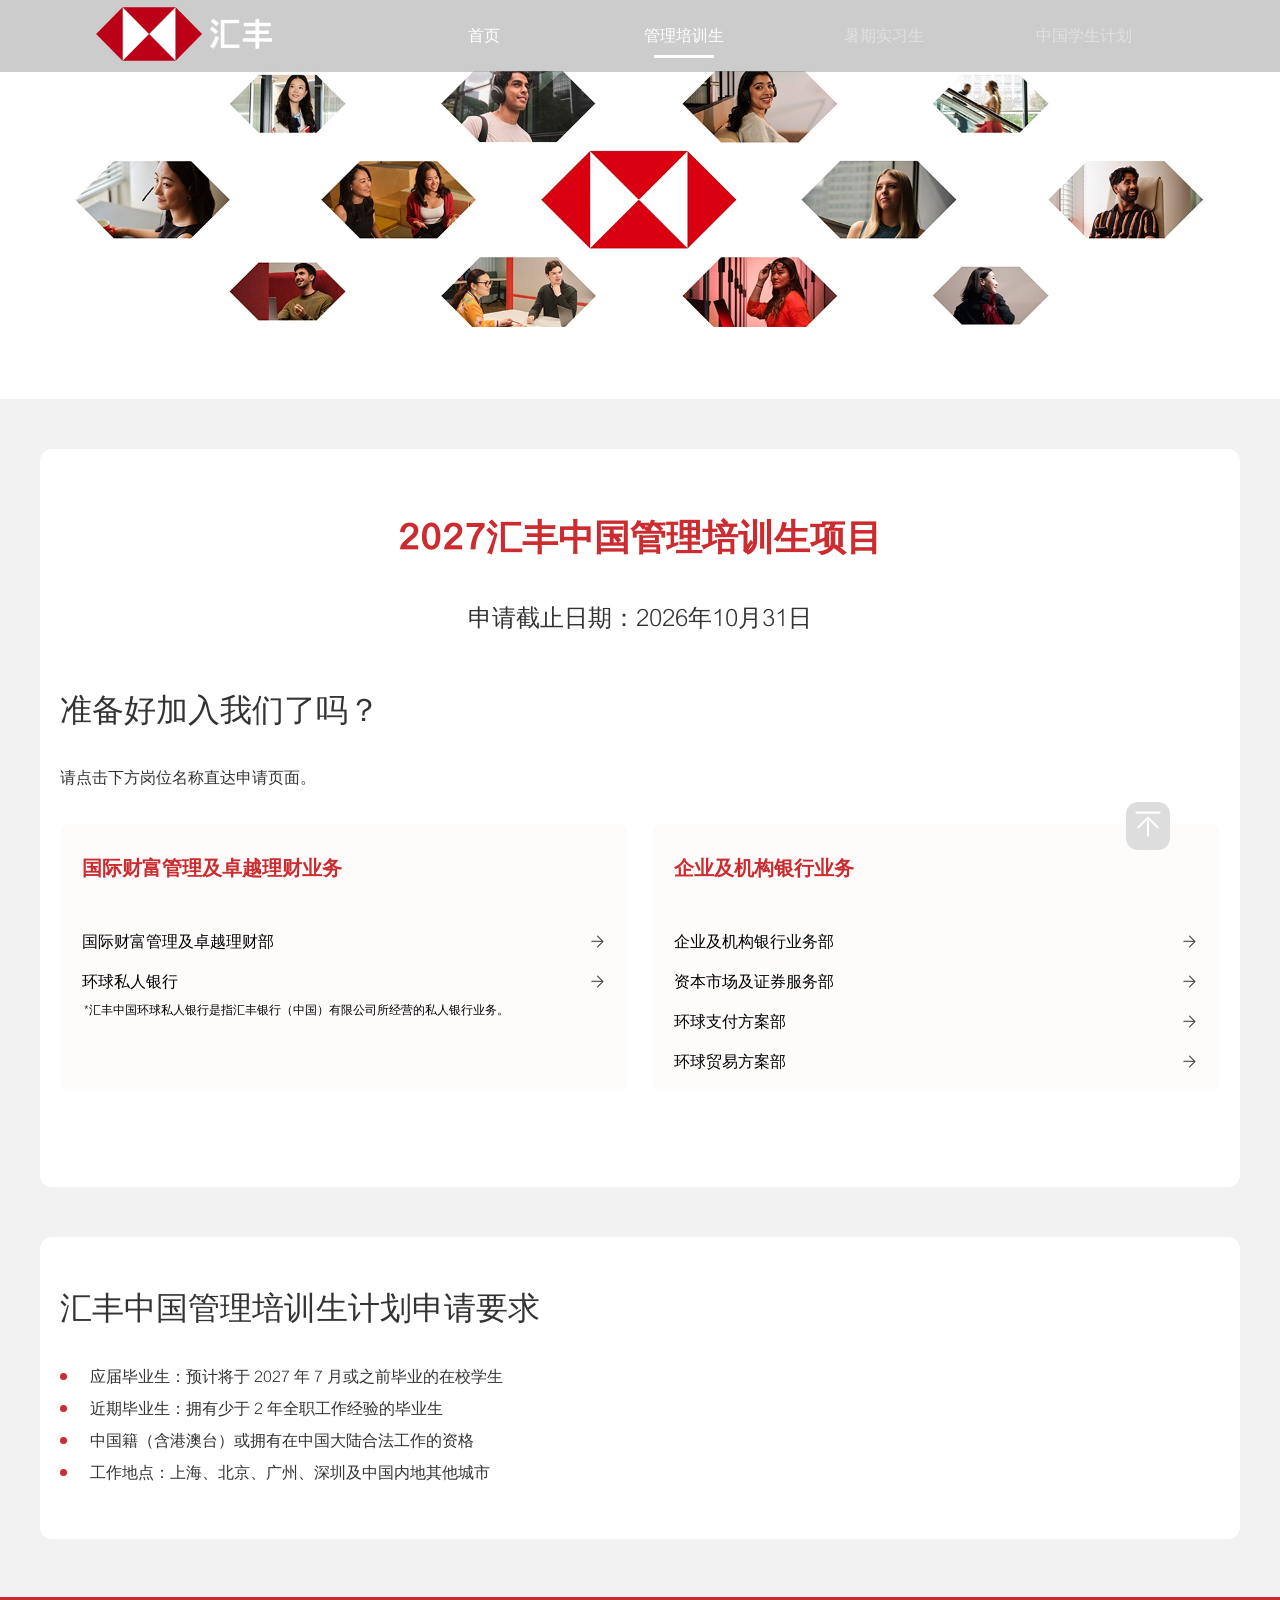
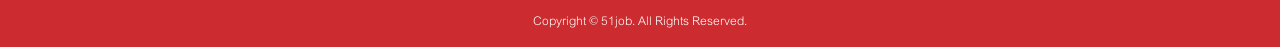
==== about1.html @ f77f13ed "初始化" ====
<!doctype html>
<html>
  <head>
    <!-- JSl70ee6Jeu8oxGMrnHo3wvqVj9bJJhqny8ovd8jeAdW8zS6lGyMfg4YvP5ZGYLPdS2XzC8arn1nfU9tlh5NT6Po3hvJfE0NNgPdnr4VinI= -->
    <!-- 是否使用数据接口：否 -->
    <meta charset="UTF-8" />
    <meta name="viewport" content="width=device-width, initial-scale=1.0" />
    <meta http-equiv="X-UA-Compatible" content="ie=edge" />
    <meta http-equiv="Content-Type" content="text/html; charset=utf-8" />
    <meta name="viewport" content="width=device-width,initial-scale=1" />
    <title>汇丰银行2027校园招聘</title>
    <meta
      content="汇丰银行2027校园招聘，前程无忧为您提供最新招聘职位，校园招聘信息，面试技巧等。帮助您顺利踏入汇丰银行2027校园的大门，开启一段崭新的职业生涯。"
      name="description"
    />
    <meta
      content="汇丰银行2027校园招聘,汇丰银行2027校园招聘信息,汇丰银行2027校园招聘"
      name="keywords"
    />
    <meta http-equiv="expires" content="0" />
    <meta http-equiv="pragma" content="no-cache" />
    <meta http-equiv="cache-control" content="no-cache" />
    <meta name="format-detection" content="telephone=no" />
    <meta
      name="viewport"
      content="width=device-width,initial-scale=1,minimum-scale=1,maximum-scale=1,user-scalable=no"
    />
    <meta name="viewport" content="width=1280" />
    <meta name="robots" content="all" />
    <meta http-equiv="cache-control" content="no-siteapp" />
    <meta name="render" content="webkit|ie-comp|ie-stand" />
    <link href="css/reset.min.css" rel="stylesheet" type="text/css" />
    <link href="css/style.css" rel="stylesheet" type="text/css" />
    <link
      rel="stylesheet"
      href="https://campus.51job.com/51job-ideal-cdn/swiper/2022d5d2d0/swiper.min.css"
    />
    <link
      rel="stylesheet"
      href="https://cdnjs.cloudflare.com/ajax/libs/animate.css/4.1.1/animate.min.css"
    />
    <!-- <link rel="stylesheet" href="css/animate.min.css"> -->
    <link rel="stylesheet" type="text/css" href="css/certify.css" />
    <script type="text/javascript">
      if (/(iPhone|iPad|iPod|iOS|Android)/i.test(navigator.userAgent)) {
        // h5
        window.location.href = "https://campus.51job.com/hsbc/m/about1.html";
      } else {
      }
    </script>
  </head>

  <body ctmid="" baseUrl="" jobdata="js/main.js">
    <div id="wrap">
      <div class="header">
        <div class="top top1">
          <div class="clearfix">
            <div class="inner">
              <div class="logo">
                <img src="images/logo2.png" alt="" />
              </div>
              <ul class="nav1 clearfix">
                <li><a href="index.html" forCheck="nav">首页</a></li>
                <li class="nav3box">
                  <a href="about1.html" forCheck="nav" class="on">管理培训生</a>
                  <!-- <div class="nav3">
                    <div>
                      <a href="about1.html">项目介绍</a>
                    </div>
                    <div>
                      <a href="about5.html">申请攻略及常见问题</a>
                    </div>
                  </div> -->
                </li>
                <!-- <li><a href="about2.html" forCheck="nav">未来领袖计划</a></li> -->
                <li><a href="sip.html" forCheck="nav">暑期实习生</a></li>
                <!-- <li><a target="_blank" href="https://campus.51job.com/competition" forCheck="nav">商业领袖挑战赛</a></li> -->
                <li><a href="csp.html" forCheck="nav">中国学生计划</a></li>
              </ul>
            </div>
          </div>
        </div>
        <div class="top top2">
          <div class="clearfix">
            <div class="inner">
              <div class="logo">
                <img src="images/logo.png" alt="" />
              </div>
              <ul class="nav1 nav4 clearfix">
                <li><a href="index.html" forCheck="nav">首页</a></li>
                <li class="nav3box">
                  <a href="about1.html" forCheck="nav" class="on">管理培训生</a>
                  <!-- <div class="nav3">
                    <div>
                      <a href="about1.html">项目介绍</a>
                    </div>
                    <div>
                      <a href="about5.html"> 申请攻略及常见问题 </a>
                    </div>
                  </div> -->
                </li>
                <!-- <li><a href="about2.html" forCheck="nav">未来领袖计划</a></li> -->
                <li><a href="sip.html" forCheck="nav">暑期实习生</a></li>
                <!-- <li><a target="_blank" href="https://campus.51job.com/competition" forCheck="nav">商业领袖挑战赛</a></li> -->
                <li><a href="csp.html" forCheck="nav">中国学生计划</a></li>
              </ul>
            </div>
          </div>
        </div>
        <div class="banner">
          <img src="images/s1/banner3.png" alt="" />
        </div>
      </div>
      <div class="main qqym">
        <div class="inner clearfix">
          <div class="content animate__animated animate__slideInUp">
            <div class="titlebox">
              <h2>2027汇丰中国管理培训生项目</h2>
              <p>申请截止日期：2026年10月31日</p>
            </div>

            <div class="readybox">
              <p class="font32">准备好加入我们了吗？</p>
            </div>
            <div class="csbox">
              <!-- <p>
                面对我们五个各具优势且颇具吸引力的岗位，你可能会感到左右为难，不知如何选择。别担心，我们的模拟测试将为您提供一个独特的视角，让您深入了解自己的优势和潜力，进而有针对性地投递简历。
              </p>
              <a
                class="click-web"
                href="https://hsbcskillsmatcher.preparationplus.com/"
              >
                <div class="submit submit2">立即测试</div>
              </a> -->
              <p>请点击下方岗位名称直达申请页面。</p>
            </div>

            <!-- 部门按钮 -->
            <div class="flbox">
              <div class="fl">
                <div class="flbt">国际财富管理及卓越理财业务</div>
                <div class="bmbox bm1">
                  <div class="bm bmcf click-web" href="">
                    国际财富管理及卓越理财部
                    <img src="images/jt.png" alt="" class="jt1 show" />
                    <img src="images/jt2.gif" alt="" class="jt2" />
                  </div>
                </div>
                <div class="bmbox bm1">
                  <div class="bm click-web" href="">
                    环球私人银行
                    <img src="images/jt.png" alt="" class="jt1 show" />
                    <img src="images/jt2.gif" alt="" class="jt2" />
                  </div>
                  <!-- <br> -->
                  <p style="font-size: 12px; padding-left: 2em">
                    *汇丰中国环球私人银行是指汇丰银行（中国）有限公司所经营的私人银行业务。
                  </p>
                </div>
              </div>
              <div class="fl">
                <div class="flbt">企业及机构银行业务</div>
                <div class="bmbox">
                  <div class="bm click-web" href="">
                    企业及机构银行业务部
                    <img src="images/jt.png" alt="" class="jt1 show" />
                    <img src="images/jt2.gif" alt="" class="jt2" />
                  </div>
                  <div class="bm click-web" href="">
                    资本市场及证券服务部
                    <img src="images/jt.png" alt="" class="jt1 show" />
                    <img src="images/jt2.gif" alt="" class="jt2" />
                  </div>
                  <div class="bm click-web" href="">
                    环球支付方案部
                    <img src="images/jt.png" alt="" class="jt1 show" />
                    <img src="images/jt2.gif" alt="" class="jt2" />
                  </div>
                  <div class="bm click-web" href="">
                    环球贸易方案部
                    <img src="images/jt.png" alt="" class="jt1 show" />
                    <img src="images/jt2.gif" alt="" class="jt2" />
                  </div>
                </div>
              </div>
              <!-- <div class="fl">
                                <div class="flbt">
                                    环球银行及资本市场部
                                </div>
                                <div class="bmbox">
                                    <div class="bm">
                                        环球银行业务部
                                        <img src="images/jt.png" alt="" class="jt1 show"/>
                                        <img src="images/jt2.gif" alt="" class="jt2"/>
                                    </div>
                                    <div class="bm">
                                        资本市场及证券服务部
                                        <img src="images/jt.png" alt="" class="jt1 show"/>
                                        <img src="images/jt2.gif" alt="" class="jt2"/>
                                    </div>
                                </div>
                            </div> -->
            </div>
            <div class="xhcontent" style="display: none">
              <!-- 简介内容 -->
              <div class="jjbox">
                <p>资本市场及证券服务部</p>
                <p>
                  通过该项目，你将与不同的团队合作，获得销售和交易方面的经验，了解不同的资产类别和产品类型、算法交易以及各种动态如何推动市场。
                </p>
              </div>
              <!-- 三个方面 -->
              <div class="threebox">
                <div class="three-nav">
                  <div class="on">你将会做什么</div>
                  <div>我们希望你是</div>
                  <div>你将收获</div>
                </div>
                <div class="three-content">1</div>
              </div>
              <!-- 视频内容 -->
              <div class="spcontent">
                <div class="spbox">
                  <p class="font32">与我们的管培生“汇”面</p>
                  <p>
                    与目前参加了我们项目的管培生“汇”面。他们将向你介绍他们在汇丰的工作体验、工作内容以及收获，并根据他们的经验分享建议。
                    在视频下方，你将看到更多管培生分享他们在汇丰的工作经历。
                  </p>
                </div>
                <div class="videobox">
                  <video
                    poster="./images/fm5.jpg"
                    src="https://ideal.chinaceotv.com/2023/egr/5.mp4"
                    controls="controls"
                  ></video>
                </div>
                <a
                  class="click-web"
                  href="https://hsbcearlycareers.groupgti.com/markets---sales-and-trading-summer-internship-2023-2024-mainland-china-cities---hsbc-bank-china/1761/apply"
                >
                  <div class="submit closeSubmit">立即申请</div>
                </a>
                <p class="welcome">
                  如果该计划已截止申请
                  <a
                    class="click-web"
                    href="https://mycareer.hsbc.com/zh_CN/talentcommunity"
                    >欢迎加入我们的人才社区，</a
                  ><br />
                  以便我们及时向你提供你感兴趣的新闻、活动、我们的项目资讯和就业机会。
                </p>
              </div>
            </div>
          </div>

          <!-- 申请要求 -->
          <div
            class="content animate__animated animate__slideInUp qqyq"
            id="qqyqbox"
          >
            <div class="readybox">
              <p class="font32">汇丰中国管理培训生计划申请要求</p>
            </div>
            <div class="plan-res">
              <div class="cirbox">
                <p>应届毕业生：预计将于 2027 年 7 月或之前毕业的在校学生</p>
                <p>近期毕业生：拥有少于 2 年全职工作经验的毕业生</p>
                <p>中国籍（含港澳台）或拥有在中国大陆合法工作的资格</p>
                <div class="citybox">
                  <p>工作地点：</p>
                  <div class="citysbox">
                    上海、北京、广州、深圳及中国内地其他城市
                    <!-- 上海、北京、深圳、广州、成都、杭州及<a class="red othercity">其他城市</a>
                                        <div class="city-tips">
                                            <img src="images/logo3.png" alt="" />
                                            <p>
                                                工商金融业务部将会在中国大陆的其他城市招聘全球管理培训生
                                            </p>
                                        </div> -->
                  </div>
                </div>
              </div>

              <!-- <a href="about5.html">
                <div class="submit">常见问题</div>
              </a> -->
              <!-- <p class="welcome" style="margin-top: 2rem">
                如果该计划已截止申请
                <a
                  class="click-web"
                  href="https://mycareer.hsbc.com/zh_CN/talentcommunity"
                  >欢迎加入我们的人才社区，</a
                ><br />
                以便我们及时向你提供你感兴趣的新闻、活动、我们的项目资讯和就业机会。
              </p> -->
            </div>
          </div>
        </div>
        <!-- <div class="nav2 animate__animated animate__fadeIn">
                    <ul>
                        <li>
                           <a href="#qqyqbox">
                            <div class="qqicon">
                                <img src="images/wjx1.png" alt="" />
                                <img src="images/wjx1.1.png" alt="" />
                            </div>
                            申请要求
                           </a>
                        </li>
                        <li>
                            <a href="about5.html">
                                <div class="qqicon">
                                    <img src="images/wt1.png" alt="" />
                                    <img src="images/wt1.1.png" alt="" />
                                </div>
                                常见问题
                            </a>
                        </li>
                    </ul>
                </div> -->
      </div>
      <!-- <div class="main" style="padding: 0;">
        <div class="bottom"> 
           <img src="images/s1/bottom1.png" />
        </div>
      </div> -->
      <div class="copyright">
        Copyright © 51job. All Rights Reserved.
        <!-- 未经51job.com同意，不得转载本网站之所有招聘信息及作品；无忧工作网版权所有&copy;1999-<script>
                    document.write((new Date()).getFullYear())
                </script> -->
      </div>
    </div>

    <script type="text/javascript" src="js/jquery.min.js"></script>

    <script type="text/javascript" src="js/qq.js"></script>
    <script type="text/javascript" src="js/bm1.js"></script>
    <script type="text/javascript" src="js/main.js"></script>
    <script type="text/javascript">
      $(document).on("mouseenter", ".othercity", function () {
        $(".city-tips").css("display", "block");
      });
      $(document).on("mouseleave", ".othercity", function () {
        $(".city-tips").css("display", "none");
      });

      $(document).on("mouseenter", ".nav2 ul li a", function () {
        $(this).children(".qqicon").children("img").eq(0).hide();
        $(this)
          .children(".qqicon")
          .children("img")
          .eq(1)
          .css("display", "block");
      });
      $(document).on("mouseleave", ".nav2 ul li a", function () {
        $(this).children(".qqicon").children("img").eq(1).hide();
        $(this)
          .children(".qqicon")
          .children("img")
          .eq(0)
          .css("display", "block");
      });
    </script>
  </body>
</html>
---- css/style.css ----
/*页面总宽度*/
#wrap{
    width: 100%;
    min-width: 1280px;
    margin: 0 auto;
}

/*主体内容宽度*/
.inner{
    width: 1200px;
    margin: 0 auto;
}

/*头部区域*/
.header{
    position: relative;
}
.top{
    position: fixed;
    z-index: 9;
    top: 0;
    width: 100%;
    background-color: rgba(0, 0, 0, 0.2);
}
.top .inner{
    width: 85%;
    height:72px;
    display: flex;
    align-items: center;
    justify-content: space-between;

}
.top .logo{
    float: left;
    cursor: pointer;
}
.top .logo img{
    /* width: 50%; */
}
.top .nav1{
    display: flex;
    justify-content: space-between;
    /* flex-wrap: wrap; */
    /* float: right; */
}
.top .nav1 li{
    /* float: left; */
    position: relative;
    width: 200px;

}
.top .nav1 li a{
    display: block;
    /* padding: 0px 30px; */
    /* padding: 0 36px; */
    height: 40px;
    line-height: 40px;
    font-size: 16px;
    color: #e0e0e0;
    text-align: center;
    transition: all .3s;
}
.top .nav1 li:last-child a{
    padding: 0 !important;
}
.top .nav1 li a.on, .top .nav1 li a:hover{
    /* background: #888; */
    color: #fff;
}
.top .nav1 li>a:hover::after,
.top .nav1 li>a.on:after {
    content: "";
    position: absolute;
    left: 50%;
    transform: translateX(-50%);
    bottom: -2px;
    width:60px;
    height: 3px;
    background-color: #ffffff;
}

.top2 {
    display: none;
    background-color: #fff;
}
.top .nav4 li a{
    display: block;
    width: 200px;
    /* padding: 0px 50px; */
    /* padding: 0 36px; */
    height: 40px;
    line-height: 40px;
    font-size: 16px;
    color: darkgray;
    text-align: center;
    transition: all .3s;
}
.top .nav1 li:nth-child(1) a{
    color: #fff;
}
.top .nav4 li:nth-child(1) a{
    color: #cc2c2f;
}
.top .nav4 li>a.on,.top .nav4 li>a:hover{
    color:  rgb(204, 44, 47);
}
.top .nav4 li>a:hover::after,
.top .nav4 li>a.on:after {
    background-color: rgb(204, 44, 47);
}

.top .nav3box{
    position: relative;
}
.top .nav3{
    width: 100%;
    color: #cc2c2f !important;
    background-color: #fff !important;
    position: absolute;
    text-align: center;
    min-height: 100px;
    top: 40px;
    border-radius: 8px;
    display: flex;
    align-items: center;
    justify-content: space-between;
    flex-direction: column;
    padding: 5px;
    box-sizing: border-box;
    font-size: 14px;
    display: none;
}
.top .nav3 div a{
    color: #cc2c2f !important;
    font-size: 14px;
}
.top .nav3 div{
    cursor: pointer;
    flex: 1;
    display: flex;
    align-items: center;
    justify-content: center;
    width: 100%;
}
.top .nav3 div:hover{
    border-radius: 8px;

    background-color: #cc2c2f;
}
.top .nav3 div a:hover{
    color: #fff !important;
}
.top .nav1 .nav3box:hover .nav3{
    display: flex;
    flex-direction: column;
}
/*banner*/
.banner img{
    width: 100%;
    vertical-align: bottom;
}

/*main*/
.main{
    background-color: #f2f2f2;
    position: relative;
    padding: 50px 0px;
    /* margin-top: 40px; */
}

/*title*/
.title{

}
.title h1{
    height: 36px;
    line-height: 36px;
    font-size: 18px;
    color: #fff;
    text-align: center;
}

/*contain*/
.container{
    margin-top: 24px;
}
.dsn{
    display: none;
}
.pjz{
    text-align: center;
}

/*content*/
.content{
    width: 1200px;
    min-height: 200px;
    font-size: 18px;
    background:#fff;
    border-radius: 12px;
    padding: 50px 20px;
    box-sizing: border-box;
    margin-bottom: 0.5rem;

}

.block {
    height:300px;
    background: #f47937;
    margin-bottom: 20px;
}


/*版权*/
.copyright{
    margin:0px auto 0;
    width:100%;
    height:50px;
    line-height:50px;
    text-align:center;
    color:#fff;
    font-size:12px;
    background: #cc2c2f;
}
.copyright img{
    vertical-align: text-bottom;
}

/*回到顶部*/
#goToTop { 
    position: fixed; right: 110px; z-index: 9000; bottom: 50px; 
}
#goToTop a { 
    background: none repeat scroll 0 0 #ddd; 
    /* border: 1px solid #CCCCCC;  */
    border-radius: 3px; 
    -webkit-border-radius: 12px; 
    color: #FF9966; 
    font-size: 14px; 
    text-decoration: none; 
    text-shadow: 0 1px 0 #999; 
    -webkit-text-shadow: 0 1px 0 #999; }
#goToTop a{
    padding: 7px;
    display: inline-block;
    letter-spacing: 10px;
    text-align: center;
}
#goToTop a:hover{
    background: none repeat scroll 0 0 #cc2c2f;
}

/*地图*/
.map{
    width: 100%;
    margin: 0 auto;
    height: 500px;
}
.map .map-div {
    width: 100%;
    height: 100%;
    position: relative;
    z-index: 1;
}

/*网页分享*/
.bdsharebuttonbox{
    position: fixed;
    left: 10px;
    bottom: 15px;
}
html, body {
    height: 100%; /* 设置 body 高度为 100% */
    margin: 0; /* 去除 body 的默认 margin */
    font-family: 'light';
  }


.nav2{
    position: absolute;
    top: 50px;
    right: 20px;
    width: 200px;
    height: 142px;
    background-color: #fff;
    border-radius: 12px;
}

@media screen and (max-width: 1600px) {
    .nav2{
        right: 0px;
        width: 150px;
    }
}

.qqicon img:nth-child(2){
    display: none;
}
.nav2 a{
    color: rgb(51, 51, 51);
}
.nav2 ul{
    height: 100%;
    /* padding: 30px 0px; */
    box-sizing: border-box;
    display: flex;
    flex-direction: column;
    justify-content: space-between;
    align-items: center;
}
.nav2 ul li{
    display: flex;
    align-items: center;
    justify-content: center;
    width: 90%;
    flex: 1;
    text-align: center;

}
.nav2 ul li:nth-child(1){
    border-bottom: solid 1px #999;
}
.nav2 ul li img{
    margin-right: 10px;
    vertical-align: middle;
}
.nav2 ul li a{
    width: 100%;
    height: 80%;
    text-align: center;
    display: flex;
    align-items: center;
    justify-content: flex-start;
    padding-left: 20px;
}
.nav2 ul li a:hover{
    background-color: #cc2c2f;
    color: #fff;
}
.titlebox{
    text-align: center;
    line-height:80px;
    padding-bottom: 30px;
}
.titlebox h2{
    /* font-size: 34px; */
    font-size: 36px;
    color: rgb(204, 44, 47);
    font-family:'Heavy';
}
.wlbox .titlebox h2{
    font-size: 44px;
}
.wlbox .titlebox p{
    font-size: 36px;
}
.wlbox .videobox video{
    margin: 0 0px 20px;
}
.titlebox p{
    font-size: 24px;
    color: rgb(51, 51, 51);
}

.readybox .font32{
    font-size: 32px;
    color: rgb(51, 51, 51);
    margin-bottom: 30px;
}
.readybox p{
    font-size: 16px;
    color: rgb(51, 51, 51);
}

.font32{
    font-size: 32px !important;
    color: rgb(51, 51, 51);
    margin-bottom: 30px;
    font-weight: normal !important;
}

/* 分类box */
.qqym .flbox{
    flex-wrap: wrap;
}
.qqym .flbox .fl{
    flex: 0 0 49%;
    margin-bottom: 15px;
}
.bottom{
    width: 100%;
}
.bottom img{
    width: 100%;
    display: block;
}
.flbox{
    margin: 30px 0px;
    display: flex;
    justify-content: space-between;
}
.fl{
    flex: 1;
    background-color: #CC2C2F05;
    border-radius: 12px;
    min-height: 245px;
    margin-right: 5px;
    padding: 32px 12px 10px 0px;
    box-sizing: border-box;
}
.fl:last-child{
    margin-right: 0;
}
.fl .flbt{
    font-size: 20px;
    color: rgb(204, 44, 47);
    font-weight: bold;
    margin-bottom: 40px;
    padding-left: 22px;
}
.bm{
    height: 40px;
    line-height: 40px;
    display: flex;
    justify-content: space-between;
    align-items: center;
    padding-left: 22px;
    cursor: pointer;
    font-size: 16px;
}
.bm.on{
    color: #fff;
    border-radius: 8px;
    background-color: rgb(204, 44, 47);
}
.bm img{
    width: 36px;
    height: 20px;
    vertical-align: middle;
}
.jt2,.jt1{
    display: none;
}
.show{
    display: block;
}
.show2 span{
    line-height: 28px;
}

.jjbox p:nth-child(1),
.spbox p:nth-child(1){
    font-size: 26px;
    color: rgb(0, 0, 0);
    margin-bottom: 30px;
    font-weight: bold;
}
.jjbox p:nth-child(2),
.spbox p:nth-child(2){
    font-size: 16px;
    color: rgb(0, 0, 0);
    line-height: 35px;
    font-weight: normal;
}
.three-nav{
    margin: 50px 0px 0px;
    box-sizing: border-box;
    display: flex;
    justify-content: space-between;
    cursor: pointer;
}
.three-nav>div{
    flex: 1;
    font-size: 16px;
    height: 53px;
    text-align: center;
    line-height: 53px;
    border-radius: 16px 16px 0px 0px;
    background-color: rgba(0, 0, 0, 0.02);
}
.three-nav>div.on{
    color: #fff;
    background-color: #cc2c2f;
}
.three-content{
    font-size: 16px;
    padding: 29px 24px 32px 29px;
    transform-origin: 0% 0% 0px;
    margin-bottom: 39px;
    box-shadow: rgba(0, 0, 0, 0.04) 0px 0px 20px 0px;
    box-sizing: border-box;

    /* line-height: 30px; */
}
.three-content p{
    line-height: 28px;
    position: relative;
    padding-left: 15px;
}
.three-content p::after{
    content: "";
    position: absolute;
    left: 0%;
    top: 10px;
    width:7px;
    height: 7px;
    border-radius: 50%;
    background-color: #cc2c2f;
}
.videobox video{
    width: 100%;
    margin: 30px 0px;
    box-sizing: border-box;
}

.submit{
    margin: 50px auto;
    font-size: 24px;
    color: rgb(255, 255, 255);
    width: 242px;
    height: 80px;
    border-radius: 40px;
    cursor: pointer;
    text-align: center;
    line-height: 80px;
    font-weight: bold;
    background-color: rgb(204, 44, 47);
    box-shadow: rgba(204, 44, 47, 0.4) 0px 0px 30px 0px;
}
.submit2{
    transform: scale(.8);
}
.welcome {
    text-align: center;
    line-height: 38px;
    font-size: 16px;
}
.welcome a{
    color: #cc2c2f;
}

/* .xhcontent{
    min-height: 300px;
} */

.three-content{
    display: flex;
    flex-direction: column;
}

.three-content div{
    display: none;
}
.show2{
    display: flex !important;
    flex-direction: column;

}

.readmore{
    color: #cc2c2f;
    cursor: pointer;
}

/* 暑期实习生计划申请要求 */

.red{
    color: #cc2c2f;
}
.xb-title{
    line-height: 36px;
    font-size: 20px;
    color: rgb(204, 44, 47);
    font-weight: bold;
    margin-bottom: 15px;
    margin-top: 30px;
}
.plan-res p{
    line-height: 32px;
    font-size: 16px;
    color: rgb(51, 51, 51);
}
.othercity{
    text-decoration: underline;
}
.city-tips{
    width: 500px;
    padding: 30px;
    box-sizing: border-box;
    /* height: 80px; */
    background: url(../images/citytips.png) no-repeat top left/100% 100%;
    display: flex;
    align-items: center;
    justify-content: center;
    position: absolute;
    left: 350px;
    top: -30px;
}
.citysbox{
    position: relative;
    line-height: 32px;
    font-size: 16px;
    color: rgb(51, 51, 51);
    /* padding-bottom: 50px; */
}
.city-tips {
    display: none;
}
.city-tips p{

    line-height: 20px;
}
.city-tips p::after{
    content: '';
    display: none;
}
.city-tips img{
    float: left;
    width: 150px;
    height: 40px;
    margin-right: 20px;
}
.citybox{
    display: flex;
}

.cirbox p{
    position: relative;
    padding-left: 30px;
    box-sizing: border-box;
    font-size: 16px;
}
.cirbox p::after{
    content: "";
    position: absolute;
    left: 0%;
    top: 12px;
    width:7px;
    height: 7px;
    border-radius: 50%;
    background-color: #cc2c2f;
}

.planbox{
    margin-top: 50px;
}

.twocity{
    width: 50%;
    margin: 0 auto;
    display: flex;
    align-items: center;
    justify-content: space-between;
}
.qqyq{
    margin-top: 50px;
}

/* 未来 */
.fulture p{
    font-size: 16px;
	line-height: 40px;
	color: #333333;
    text-align: justify;
}
.fulture .xbt{
    color: #cc2c2f;
    margin-top: 30px;
    font-size: 20px;
    font-family: 'Heavy';
    font-weight: bold;
}

/* 培养 */
.pyms{
    margin-top: 50px;
    min-height: 100px;
}
.py{
    background-color: #cc2c2f;
    color: #fff;
    width: 100%;
    height: 64px;
    margin: 20px auto;
    text-align: center;
    line-height: 64px;
    font-size: 24px;
    font-weight: bold;

}
.pyms p{
    font-size: 16px;
	line-height: 30px;
	color: #333333;
    text-align: justify;
    padding: 20px 0px;
    box-sizing: border-box;
}
.xb-l{
    font-size: 24px;
	line-height: 24px;
	letter-spacing: 0px;
	color: #333333;
    padding: 40px 0px 20px;
    box-sizing: border-box;
    font-weight: bold;
}
.iconlist a:last-child{
    margin: 0;
}
.doit{
    min-height: 50px;
    padding: 30px 20px;
    box-sizing: border-box;
}
.doit .cirbox p{
    line-height: 32px;
}
/* .doit .cirbox p::after{
    top: 12px !important;
} */

.picbox img{
    display: block;
    margin: 0 auto;
}

/* 学生计划 */
.studentplan{
    min-height: 200px;
    margin-bottom: 50px;
}
.studentplan p{
    text-indent: 2em;
    line-height: 32px;
    font-size: 16px;
    color: rgb(51, 51, 51);
}
.student-plan .xb-l{
    font-size: 22px;
}

.twopart-img{
    display: flex;
    justify-content: space-between;
}

/* .twopart-img .l{
    width: 500px;
} */
.iconlist{
    display: flex;
    box-sizing: border-box;
    margin: 30px 0px;

}
.iconlist a{
    color: rgb(51, 51, 51);
    height: 160px;
    background-color: #fff;
    flex: 1;
    text-align: center;
    margin-right: 10px;
    display: flex;
    align-items: center;
    flex-direction: column;
    justify-content: center;
    border-radius: 12px;
    /* margin: 0px 20px; */
    cursor: pointer;

}
.icon-box{
    width: 100%;
    height: 100%;
}
.icon-box p{
    line-height: 25px;
}
.imgbox img{
    width: 70px;
    height: 70px;
    margin: 0 auto;
    margin-bottom: 10px;
    margin-top: 20px;
}
.imgbox img:nth-child(2){
    display: none;
}

.icon-box:hover{
    background-color: #cc2c2f;
    color: #fff;
    border-radius: 12px;
}

.iconlist a:nth-child(4) .imgbox img{
    height: 55px;
    margin-bottom: 25px;
}
.qa{
    margin-bottom: 40px;
}
.qa .bt{
    font-size: 20px;
    color: rgb(204, 44, 47);
    font-weight: bold;
}
.qa p{
    padding-left: 40px;
    line-height: 32px;
    font-size: 16px;
    color: rgb(51, 51, 51);
    position: relative;
    text-align: justify;
}
.qa .bt{
    position: relative;
    margin-bottom: 15px;
}

.qa .bt:after {
    content: "";
    background: url(../images/qa/q.png) no-repeat top left/100% 100%;
    position: absolute;
    left: 10px;
    transform: translateX(-50%);
    top: 0px;
    width:28px;
    height:28px;
    background-color: #ffffff;
}
.qa p:after {
    content: "";
    background: url(../images/qa/a.png) no-repeat top left/100% 100%;
    position: absolute;
    left: 10px;
    transform: translateX(-50%);
    top: 0px;
    width:28px;
    height:28px;
    background-color: #ffffff;
}
.qa-box .picbox{
    width: 100%;
}
.qa-box .picbox img{
    width: 100%;
    margin: 20px auto 20px 20px;
    box-sizing: border-box;
    display: block;
    
}
.qa a{
    cursor: pointer;
    text-decoration: underline;
}

.dj:after {
    content: "";
    background: none !important;

}

.dj .jt{
    width: 30px;
    height: 30px;
    margin-left: 50px;
    vertical-align: middle;
}
.tz{
    margin-top: 50px;
    margin-bottom: 20px;
}
.tz a,.tz2 a{
    text-decoration: none;
    color: rgb(51, 51, 51);
}

.ewm{
    text-align: center;
    margin: 0 auto;
    font-size: 24px;
    color: rgb(204, 44, 47);
    margin-top: 50px;
    margin-bottom: 40px;
}
.ewm .picbox img{
    display: block !important;
    margin: 40px auto !important;
}

@font-face {
    font-family: light;
    src: url('../font/light.woff') format('truetype');
}

@font-face {
    font-family: Bold;
    src: url('../font/Bold.woff') format('truetype');
}
@font-face {
    font-family: Heavy;
    src: url('../font/Heavy.woff') format('truetype');
}
@font-face {
    font-family: Medium;
    src: url('../font/Medium.woff') format('truetype');
}
.marginT{
    margin-top: 50px;
}
.willbox{
    display: flex;
    justify-content: space-between;
    align-items: center;
}
.willbox .l{
    width: 62%;
    min-width: 62%;
    max-width: 62%;
    min-height: fit-content;
    max-height: fit-content;
    height: fit-content;
    flex: 0 0 auto;
    overflow: visible;
    position: relative;
    z-index: 1;
    flex-direction: row;
    border-radius: 8px;
    cursor: inherit;
    background-color: rgb(255, 255, 255);
    padding-top: 54px;
    padding-left: 34px;
    transform-origin: 0% 0% 0px;
    box-shadow: rgba(0, 0, 0, 0.02) 0px 0px 20px 0px;
    display: flex;
    flex-wrap: wrap;
} 
.willbox .l div{
    flex: 0 0 50%;
    line-height: 32px;
    font-size: 16px;
    margin-bottom: 54px;
    position: relative;
    padding-left: 27px;
    box-sizing: border-box;
    display: flex;
    align-items: center;
}
.willbox .l div::after{
    display: block;
    content: "";
    position: absolute;
    width: 8px;
    min-width: 8px;
    max-width: 8px;
    min-height: 60px;
    max-height: 60px;
    height: 60px;
    border-radius: 0.533vw;
    left: 0;
    top: 50%;
    transform: translateY(-50%);
    background-color: #cc2c2f;
}
.willbox .l div p{
    width: 70%;
}
.willbox .r{
    flex: 1;
}
.willbox .r img{
    display: block;
    /* width: 100%;
    height: 100%; */
    /* width: 100%; */
    margin-left: -180px;
}
.plansbox{
    display: flex;
    align-items: center;
    justify-content: space-between;
    width: 100%;
}
.plansbox .r{
    width: 48%;
    min-width: 48%;
    max-width: 48%;
    min-height: fit-content;
    max-height: fit-content;
    height: fit-content;
    flex: 0 0 auto;
    overflow: visible;
    position: relative;
    flex-direction: column;
    border-radius: 8px;
    cursor: inherit;
    background-color: rgb(255, 255, 255);
    padding: 40px 34px 1px;
    box-sizing: border-box;
    transform-origin: 0% 0% 0px;
    box-shadow: rgba(0, 0, 0, 0.02) 0px 0px 20px 0px;
}
.plansbox .l{
    vertical-align: top;
    font-size: 0px;
    flex-shrink: 0;
    position: relative;
    cursor: inherit;
    transform-origin: 0% 0% 0px;
    width: 49%;
    height: 100%;
    box-sizing: border-box;
}
.plansbox .l img{
    width: 100%;
    height: 100%;
}

.plansbox .r .line{
    display: flex;
    margin-bottom: 36px;
    padding-bottom: 10px;
    border-bottom: 2px solid rgba(0, 0, 0, 0.04);
}
.plansbox .r .line:last-child{
    border: none;
}
.plansbox .planicon{
    width: 90px;
    height: 90px;
    margin-right: 31px;
    margin-bottom: 20px;
}
.plansbox .plist{
    padding-top: 8px;
}
.plansbox .plist h2{
    margin-bottom: 20px;
    font-size: 24px;
    color: rgb(204, 44, 47);
}
.plansbox .plist p{
    font-size: 18px;
    color: rgb(51, 51, 51);
}
.csbox{
    font-size: 16px;
    color: rgb(51, 51, 51);
    line-height: 30px;
    margin-bottom: 30px;
}
.csbox a{
    margin: 20px 0;
    display: block;
    text-align: center;
    color: #cc2c2f;
    font-weight: bold;
}
.ljcs .submit{
    width: 142px;
    height: 45px;
    border-radius: 40px;
    cursor: pointer;
    text-align: center;
    line-height: 45px;
    font-size: 16px;
}

.closeSubmit{
    background-color: #cccccc;
    color: #ffffff;
    box-shadow: none;
    cursor: not-allowed;
}
---- css/certify.css ----
@charset "utf-8";

#certify {
	position: relative;
	width: 950px;
	margin: 50px auto
}

#certify .swiper-container {

}

#certify .swiper-slide {
	width: 400px;
	height: 300px;
}

#certify .swiper-slide img {
	display: block;
	width: 100%;
}

#certify .swiper-slide p {
	line-height: 98px;
	padding-top: 0;
	text-align: center;
	color: #636363;
	font-size: 1.1em;
	margin: 0
}

#certify .swiper-pagination {
	width: 100%;
	bottom: 20px
}

#certify .swiper-pagination-bullets .swiper-pagination-bullet {
	margin: 0 5px;
	border: 3px solid #fff;
	background-color: #d5d5d5;
	width: 10px;
	height: 10px;
	opacity: 1
}

#certify .swiper-pagination-bullets .swiper-pagination-bullet-active {
	border: 3px solid #00aadc;
	background-color: #fff
}

#certify .swiper-button-prev {
	left: 0px;
	top: 150px;
	width: 13px;
	height: 37px;
	background: url('../images/l.png') no-repeat;
	background-size: 100% 100%;
}

#certify .swiper-button-prev:hover {
	/*background-position: 0 -46px;*/
	/*background-size: 100%*/
}

#certify .swiper-button-next {
	right: 0px;
	top: 150px;
	width: 13px;
	height: 37px;
	background: url('../images/r.png') no-repeat;
	background-size: 100% 100%;
}

#certify .swiper-button-next:hover {
	/*background-position: 0 -139px;*/
	/*background-size: 100%*/
}
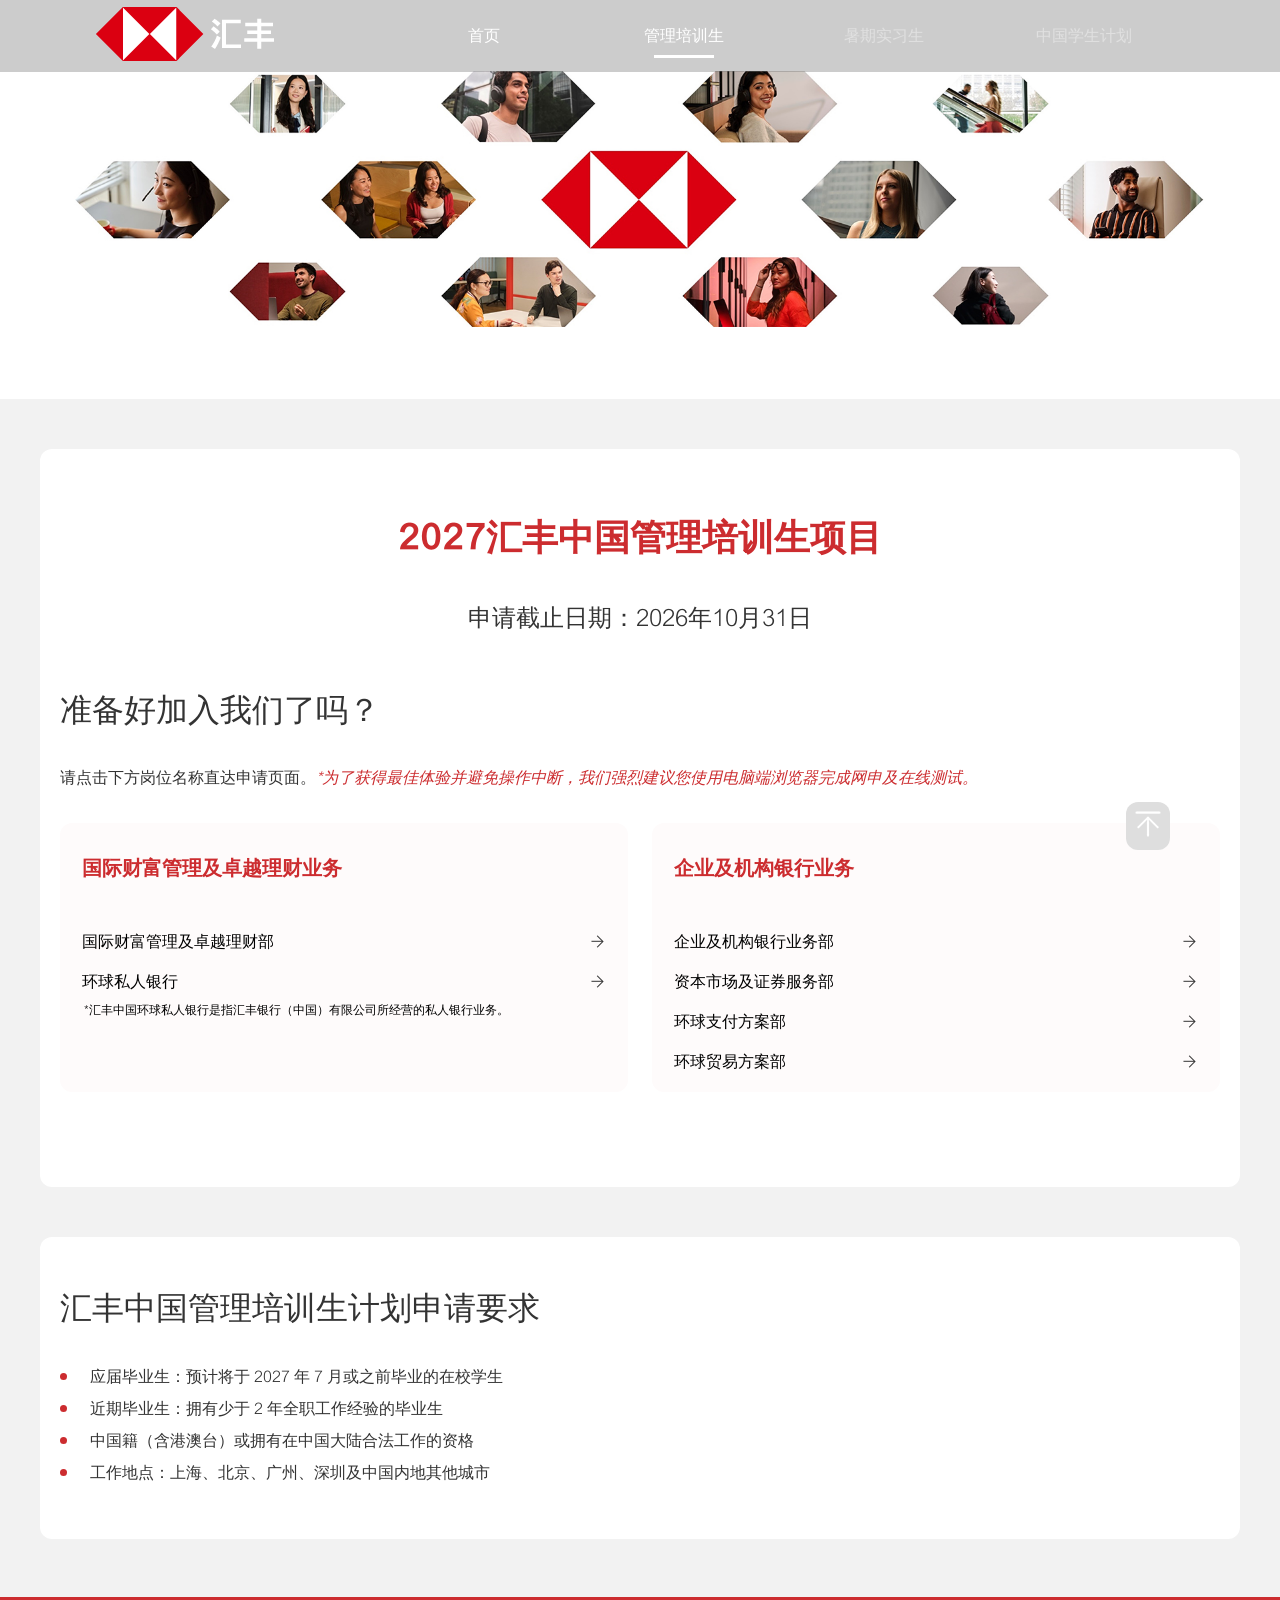
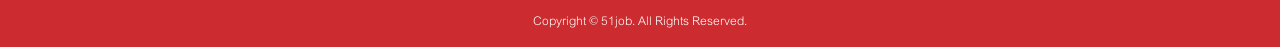
==== commit b08b9eeb: "第一次修改" ====
--- a/about1.html
+++ b/about1.html
@@ -132,7 +132,11 @@
               >
                 <div class="submit submit2">立即测试</div>
               </a> -->
-              <p>请点击下方岗位名称直达申请页面。</p>
+              <p>
+                请点击下方岗位名称直达申请页面。<span class="tips"
+                  >*为了获得最佳体验并避免操作中断，我们强烈建议您使用电脑端浏览器完成网申及在线测试。</span
+                >
+              </p>
             </div>
 
             <!-- 部门按钮 -->
--- a/css/style.css
+++ b/css/style.css
@@ -1,1076 +1,1075 @@
 /*页面总宽度*/
-#wrap{
-    width: 100%;
-    min-width: 1280px;
-    margin: 0 auto;
+#wrap {
+  width: 100%;
+  min-width: 1280px;
+  margin: 0 auto;
 }
 
 /*主体内容宽度*/
-.inner{
-    width: 1200px;
-    margin: 0 auto;
+.inner {
+  width: 1200px;
+  margin: 0 auto;
 }
 
 /*头部区域*/
-.header{
-    position: relative;
-}
-.top{
-    position: fixed;
-    z-index: 9;
-    top: 0;
-    width: 100%;
-    background-color: rgba(0, 0, 0, 0.2);
-}
-.top .inner{
-    width: 85%;
-    height:72px;
-    display: flex;
-    align-items: center;
-    justify-content: space-between;
-
-}
-.top .logo{
-    float: left;
-    cursor: pointer;
-}
-.top .logo img{
-    /* width: 50%; */
-}
-.top .nav1{
-    display: flex;
-    justify-content: space-between;
-    /* flex-wrap: wrap; */
-    /* float: right; */
-}
-.top .nav1 li{
-    /* float: left; */
-    position: relative;
-    width: 200px;
-
-}
-.top .nav1 li a{
-    display: block;
-    /* padding: 0px 30px; */
-    /* padding: 0 36px; */
-    height: 40px;
-    line-height: 40px;
-    font-size: 16px;
-    color: #e0e0e0;
-    text-align: center;
-    transition: all .3s;
-}
-.top .nav1 li:last-child a{
-    padding: 0 !important;
-}
-.top .nav1 li a.on, .top .nav1 li a:hover{
-    /* background: #888; */
-    color: #fff;
-}
-.top .nav1 li>a:hover::after,
-.top .nav1 li>a.on:after {
-    content: "";
-    position: absolute;
-    left: 50%;
-    transform: translateX(-50%);
-    bottom: -2px;
-    width:60px;
-    height: 3px;
-    background-color: #ffffff;
+.header {
+  position: relative;
+}
+.top {
+  position: fixed;
+  z-index: 9;
+  top: 0;
+  width: 100%;
+  background-color: rgba(0, 0, 0, 0.2);
+}
+.top .inner {
+  width: 85%;
+  height: 72px;
+  display: flex;
+  align-items: center;
+  justify-content: space-between;
+}
+.top .logo {
+  float: left;
+  cursor: pointer;
+}
+.top .logo img {
+  /* width: 50%; */
+}
+.top .nav1 {
+  display: flex;
+  justify-content: space-between;
+  /* flex-wrap: wrap; */
+  /* float: right; */
+}
+.top .nav1 li {
+  /* float: left; */
+  position: relative;
+  width: 200px;
+}
+.top .nav1 li a {
+  display: block;
+  /* padding: 0px 30px; */
+  /* padding: 0 36px; */
+  height: 40px;
+  line-height: 40px;
+  font-size: 16px;
+  color: #e0e0e0;
+  text-align: center;
+  transition: all 0.3s;
+}
+.top .nav1 li:last-child a {
+  padding: 0 !important;
+}
+.top .nav1 li a.on,
+.top .nav1 li a:hover {
+  /* background: #888; */
+  color: #fff;
+}
+.top .nav1 li > a:hover::after,
+.top .nav1 li > a.on:after {
+  content: "";
+  position: absolute;
+  left: 50%;
+  transform: translateX(-50%);
+  bottom: -2px;
+  width: 60px;
+  height: 3px;
+  background-color: #ffffff;
 }
 
 .top2 {
-    display: none;
-    background-color: #fff;
-}
-.top .nav4 li a{
-    display: block;
-    width: 200px;
-    /* padding: 0px 50px; */
-    /* padding: 0 36px; */
-    height: 40px;
-    line-height: 40px;
-    font-size: 16px;
-    color: darkgray;
-    text-align: center;
-    transition: all .3s;
-}
-.top .nav1 li:nth-child(1) a{
-    color: #fff;
-}
-.top .nav4 li:nth-child(1) a{
-    color: #cc2c2f;
-}
-.top .nav4 li>a.on,.top .nav4 li>a:hover{
-    color:  rgb(204, 44, 47);
-}
-.top .nav4 li>a:hover::after,
-.top .nav4 li>a.on:after {
-    background-color: rgb(204, 44, 47);
-}
-
-.top .nav3box{
-    position: relative;
-}
-.top .nav3{
-    width: 100%;
-    color: #cc2c2f !important;
-    background-color: #fff !important;
-    position: absolute;
-    text-align: center;
-    min-height: 100px;
-    top: 40px;
-    border-radius: 8px;
-    display: flex;
-    align-items: center;
-    justify-content: space-between;
-    flex-direction: column;
-    padding: 5px;
-    box-sizing: border-box;
-    font-size: 14px;
-    display: none;
-}
-.top .nav3 div a{
-    color: #cc2c2f !important;
-    font-size: 14px;
-}
-.top .nav3 div{
-    cursor: pointer;
-    flex: 1;
-    display: flex;
-    align-items: center;
-    justify-content: center;
-    width: 100%;
-}
-.top .nav3 div:hover{
-    border-radius: 8px;
-
-    background-color: #cc2c2f;
-}
-.top .nav3 div a:hover{
-    color: #fff !important;
-}
-.top .nav1 .nav3box:hover .nav3{
-    display: flex;
-    flex-direction: column;
+  display: none;
+  background-color: #fff;
+}
+.top .nav4 li a {
+  display: block;
+  width: 200px;
+  /* padding: 0px 50px; */
+  /* padding: 0 36px; */
+  height: 40px;
+  line-height: 40px;
+  font-size: 16px;
+  color: darkgray;
+  text-align: center;
+  transition: all 0.3s;
+}
+.top .nav1 li:nth-child(1) a {
+  color: #fff;
+}
+.top .nav4 li:nth-child(1) a {
+  color: #cc2c2f;
+}
+.top .nav4 li > a.on,
+.top .nav4 li > a:hover {
+  color: rgb(204, 44, 47);
+}
+.top .nav4 li > a:hover::after,
+.top .nav4 li > a.on:after {
+  background-color: rgb(204, 44, 47);
+}
+
+.top .nav3box {
+  position: relative;
+}
+.top .nav3 {
+  width: 100%;
+  color: #cc2c2f !important;
+  background-color: #fff !important;
+  position: absolute;
+  text-align: center;
+  min-height: 100px;
+  top: 40px;
+  border-radius: 8px;
+  display: flex;
+  align-items: center;
+  justify-content: space-between;
+  flex-direction: column;
+  padding: 5px;
+  box-sizing: border-box;
+  font-size: 14px;
+  display: none;
+}
+.top .nav3 div a {
+  color: #cc2c2f !important;
+  font-size: 14px;
+}
+.top .nav3 div {
+  cursor: pointer;
+  flex: 1;
+  display: flex;
+  align-items: center;
+  justify-content: center;
+  width: 100%;
+}
+.top .nav3 div:hover {
+  border-radius: 8px;
+
+  background-color: #cc2c2f;
+}
+.top .nav3 div a:hover {
+  color: #fff !important;
+}
+.top .nav1 .nav3box:hover .nav3 {
+  display: flex;
+  flex-direction: column;
 }
 /*banner*/
-.banner img{
-    width: 100%;
-    vertical-align: bottom;
+.banner img {
+  width: 100%;
+  vertical-align: bottom;
 }
 
 /*main*/
-.main{
-    background-color: #f2f2f2;
-    position: relative;
-    padding: 50px 0px;
-    /* margin-top: 40px; */
+.main {
+  background-color: #f2f2f2;
+  position: relative;
+  padding: 50px 0px;
+  /* margin-top: 40px; */
 }
 
 /*title*/
-.title{
-
-}
-.title h1{
-    height: 36px;
-    line-height: 36px;
-    font-size: 18px;
-    color: #fff;
-    text-align: center;
+.title {
+}
+.title h1 {
+  height: 36px;
+  line-height: 36px;
+  font-size: 18px;
+  color: #fff;
+  text-align: center;
 }
 
 /*contain*/
-.container{
-    margin-top: 24px;
-}
-.dsn{
-    display: none;
-}
-.pjz{
-    text-align: center;
+.container {
+  margin-top: 24px;
+}
+.dsn {
+  display: none;
+}
+.pjz {
+  text-align: center;
 }
 
 /*content*/
-.content{
-    width: 1200px;
-    min-height: 200px;
-    font-size: 18px;
-    background:#fff;
-    border-radius: 12px;
-    padding: 50px 20px;
-    box-sizing: border-box;
-    margin-bottom: 0.5rem;
-
+.content {
+  width: 1200px;
+  min-height: 200px;
+  font-size: 18px;
+  background: #fff;
+  border-radius: 12px;
+  padding: 50px 20px;
+  box-sizing: border-box;
+  margin-bottom: 0.5rem;
 }
 
 .block {
-    height:300px;
-    background: #f47937;
-    margin-bottom: 20px;
-}
-
+  height: 300px;
+  background: #f47937;
+  margin-bottom: 20px;
+}
 
 /*版权*/
-.copyright{
-    margin:0px auto 0;
-    width:100%;
-    height:50px;
-    line-height:50px;
-    text-align:center;
-    color:#fff;
-    font-size:12px;
-    background: #cc2c2f;
-}
-.copyright img{
-    vertical-align: text-bottom;
+.copyright {
+  margin: 0px auto 0;
+  width: 100%;
+  height: 50px;
+  line-height: 50px;
+  text-align: center;
+  color: #fff;
+  font-size: 12px;
+  background: #cc2c2f;
+}
+.copyright img {
+  vertical-align: text-bottom;
 }
 
 /*回到顶部*/
-#goToTop { 
-    position: fixed; right: 110px; z-index: 9000; bottom: 50px; 
-}
-#goToTop a { 
-    background: none repeat scroll 0 0 #ddd; 
-    /* border: 1px solid #CCCCCC;  */
-    border-radius: 3px; 
-    -webkit-border-radius: 12px; 
-    color: #FF9966; 
-    font-size: 14px; 
-    text-decoration: none; 
-    text-shadow: 0 1px 0 #999; 
-    -webkit-text-shadow: 0 1px 0 #999; }
-#goToTop a{
-    padding: 7px;
-    display: inline-block;
-    letter-spacing: 10px;
-    text-align: center;
-}
-#goToTop a:hover{
-    background: none repeat scroll 0 0 #cc2c2f;
+#goToTop {
+  position: fixed;
+  right: 110px;
+  z-index: 9000;
+  bottom: 50px;
+}
+#goToTop a {
+  background: none repeat scroll 0 0 #ddd;
+  /* border: 1px solid #CCCCCC;  */
+  border-radius: 3px;
+  -webkit-border-radius: 12px;
+  color: #ff9966;
+  font-size: 14px;
+  text-decoration: none;
+  text-shadow: 0 1px 0 #999;
+  -webkit-text-shadow: 0 1px 0 #999;
+}
+#goToTop a {
+  padding: 7px;
+  display: inline-block;
+  letter-spacing: 10px;
+  text-align: center;
+}
+#goToTop a:hover {
+  background: none repeat scroll 0 0 #cc2c2f;
 }
 
 /*地图*/
-.map{
-    width: 100%;
-    margin: 0 auto;
-    height: 500px;
+.map {
+  width: 100%;
+  margin: 0 auto;
+  height: 500px;
 }
 .map .map-div {
-    width: 100%;
-    height: 100%;
-    position: relative;
-    z-index: 1;
+  width: 100%;
+  height: 100%;
+  position: relative;
+  z-index: 1;
 }
 
 /*网页分享*/
-.bdsharebuttonbox{
-    position: fixed;
-    left: 10px;
-    bottom: 15px;
-}
-html, body {
-    height: 100%; /* 设置 body 高度为 100% */
-    margin: 0; /* 去除 body 的默认 margin */
-    font-family: 'light';
+.bdsharebuttonbox {
+  position: fixed;
+  left: 10px;
+  bottom: 15px;
+}
+html,
+body {
+  height: 100%; /* 设置 body 高度为 100% */
+  margin: 0; /* 去除 body 的默认 margin */
+  font-family: "light";
+}
+
+.nav2 {
+  position: absolute;
+  top: 50px;
+  right: 20px;
+  width: 200px;
+  height: 142px;
+  background-color: #fff;
+  border-radius: 12px;
+}
+
+@media screen and (max-width: 1600px) {
+  .nav2 {
+    right: 0px;
+    width: 150px;
   }
-
-
-.nav2{
-    position: absolute;
-    top: 50px;
-    right: 20px;
-    width: 200px;
-    height: 142px;
-    background-color: #fff;
-    border-radius: 12px;
-}
-
-@media screen and (max-width: 1600px) {
-    .nav2{
-        right: 0px;
-        width: 150px;
-    }
-}
-
-.qqicon img:nth-child(2){
-    display: none;
-}
-.nav2 a{
-    color: rgb(51, 51, 51);
-}
-.nav2 ul{
-    height: 100%;
-    /* padding: 30px 0px; */
-    box-sizing: border-box;
-    display: flex;
-    flex-direction: column;
-    justify-content: space-between;
-    align-items: center;
-}
-.nav2 ul li{
-    display: flex;
-    align-items: center;
-    justify-content: center;
-    width: 90%;
-    flex: 1;
-    text-align: center;
-
-}
-.nav2 ul li:nth-child(1){
-    border-bottom: solid 1px #999;
-}
-.nav2 ul li img{
-    margin-right: 10px;
-    vertical-align: middle;
-}
-.nav2 ul li a{
-    width: 100%;
-    height: 80%;
-    text-align: center;
-    display: flex;
-    align-items: center;
-    justify-content: flex-start;
-    padding-left: 20px;
-}
-.nav2 ul li a:hover{
-    background-color: #cc2c2f;
-    color: #fff;
-}
-.titlebox{
-    text-align: center;
-    line-height:80px;
-    padding-bottom: 30px;
-}
-.titlebox h2{
-    /* font-size: 34px; */
-    font-size: 36px;
-    color: rgb(204, 44, 47);
-    font-family:'Heavy';
-}
-.wlbox .titlebox h2{
-    font-size: 44px;
-}
-.wlbox .titlebox p{
-    font-size: 36px;
-}
-.wlbox .videobox video{
-    margin: 0 0px 20px;
-}
-.titlebox p{
-    font-size: 24px;
-    color: rgb(51, 51, 51);
-}
-
-.readybox .font32{
-    font-size: 32px;
-    color: rgb(51, 51, 51);
-    margin-bottom: 30px;
-}
-.readybox p{
-    font-size: 16px;
-    color: rgb(51, 51, 51);
-}
-
-.font32{
-    font-size: 32px !important;
-    color: rgb(51, 51, 51);
-    margin-bottom: 30px;
-    font-weight: normal !important;
+}
+
+.qqicon img:nth-child(2) {
+  display: none;
+}
+.nav2 a {
+  color: rgb(51, 51, 51);
+}
+.nav2 ul {
+  height: 100%;
+  /* padding: 30px 0px; */
+  box-sizing: border-box;
+  display: flex;
+  flex-direction: column;
+  justify-content: space-between;
+  align-items: center;
+}
+.nav2 ul li {
+  display: flex;
+  align-items: center;
+  justify-content: center;
+  width: 90%;
+  flex: 1;
+  text-align: center;
+}
+.nav2 ul li:nth-child(1) {
+  border-bottom: solid 1px #999;
+}
+.nav2 ul li img {
+  margin-right: 10px;
+  vertical-align: middle;
+}
+.nav2 ul li a {
+  width: 100%;
+  height: 80%;
+  text-align: center;
+  display: flex;
+  align-items: center;
+  justify-content: flex-start;
+  padding-left: 20px;
+}
+.nav2 ul li a:hover {
+  background-color: #cc2c2f;
+  color: #fff;
+}
+.titlebox {
+  text-align: center;
+  line-height: 80px;
+  padding-bottom: 30px;
+}
+.titlebox h2 {
+  /* font-size: 34px; */
+  font-size: 36px;
+  color: rgb(204, 44, 47);
+  font-family: "Heavy";
+}
+.wlbox .titlebox h2 {
+  font-size: 44px;
+}
+.wlbox .titlebox p {
+  font-size: 36px;
+}
+.wlbox .videobox video {
+  margin: 0 0px 20px;
+}
+.titlebox p {
+  font-size: 24px;
+  color: rgb(51, 51, 51);
+}
+
+.readybox .font32 {
+  font-size: 32px;
+  color: rgb(51, 51, 51);
+  margin-bottom: 30px;
+}
+.readybox p {
+  font-size: 16px;
+  color: rgb(51, 51, 51);
+}
+
+.font32 {
+  font-size: 32px !important;
+  color: rgb(51, 51, 51);
+  margin-bottom: 30px;
+  font-weight: normal !important;
 }
 
 /* 分类box */
-.qqym .flbox{
-    flex-wrap: wrap;
-}
-.qqym .flbox .fl{
-    flex: 0 0 49%;
-    margin-bottom: 15px;
-}
-.bottom{
-    width: 100%;
-}
-.bottom img{
-    width: 100%;
-    display: block;
-}
-.flbox{
-    margin: 30px 0px;
-    display: flex;
-    justify-content: space-between;
-}
-.fl{
-    flex: 1;
-    background-color: #CC2C2F05;
-    border-radius: 12px;
-    min-height: 245px;
-    margin-right: 5px;
-    padding: 32px 12px 10px 0px;
-    box-sizing: border-box;
-}
-.fl:last-child{
-    margin-right: 0;
-}
-.fl .flbt{
-    font-size: 20px;
-    color: rgb(204, 44, 47);
-    font-weight: bold;
-    margin-bottom: 40px;
-    padding-left: 22px;
-}
-.bm{
-    height: 40px;
-    line-height: 40px;
-    display: flex;
-    justify-content: space-between;
-    align-items: center;
-    padding-left: 22px;
-    cursor: pointer;
-    font-size: 16px;
-}
-.bm.on{
-    color: #fff;
-    border-radius: 8px;
-    background-color: rgb(204, 44, 47);
-}
-.bm img{
-    width: 36px;
-    height: 20px;
-    vertical-align: middle;
-}
-.jt2,.jt1{
-    display: none;
-}
-.show{
-    display: block;
-}
-.show2 span{
-    line-height: 28px;
+.qqym .flbox {
+  flex-wrap: wrap;
+}
+.qqym .flbox .fl {
+  flex: 0 0 49%;
+  margin-bottom: 15px;
+}
+.bottom {
+  width: 100%;
+}
+.bottom img {
+  width: 100%;
+  display: block;
+}
+.flbox {
+  margin: 30px 0px;
+  display: flex;
+  justify-content: space-between;
+}
+.fl {
+  flex: 1;
+  background-color: #cc2c2f05;
+  border-radius: 12px;
+  min-height: 245px;
+  margin-right: 5px;
+  padding: 32px 12px 10px 0px;
+  box-sizing: border-box;
+}
+.fl:last-child {
+  margin-right: 0;
+}
+.fl .flbt {
+  font-size: 20px;
+  color: rgb(204, 44, 47);
+  font-weight: bold;
+  margin-bottom: 40px;
+  padding-left: 22px;
+}
+.bm {
+  height: 40px;
+  line-height: 40px;
+  display: flex;
+  justify-content: space-between;
+  align-items: center;
+  padding-left: 22px;
+  cursor: pointer;
+  font-size: 16px;
+}
+.bm.on {
+  color: #fff;
+  border-radius: 8px;
+  background-color: rgb(204, 44, 47);
+}
+.bm img {
+  width: 36px;
+  height: 20px;
+  vertical-align: middle;
+}
+.jt2,
+.jt1 {
+  display: none;
+}
+.show {
+  display: block;
+}
+.show2 span {
+  line-height: 28px;
 }
 
 .jjbox p:nth-child(1),
-.spbox p:nth-child(1){
-    font-size: 26px;
-    color: rgb(0, 0, 0);
-    margin-bottom: 30px;
-    font-weight: bold;
+.spbox p:nth-child(1) {
+  font-size: 26px;
+  color: rgb(0, 0, 0);
+  margin-bottom: 30px;
+  font-weight: bold;
 }
 .jjbox p:nth-child(2),
-.spbox p:nth-child(2){
-    font-size: 16px;
-    color: rgb(0, 0, 0);
-    line-height: 35px;
-    font-weight: normal;
-}
-.three-nav{
-    margin: 50px 0px 0px;
-    box-sizing: border-box;
-    display: flex;
-    justify-content: space-between;
-    cursor: pointer;
-}
-.three-nav>div{
-    flex: 1;
-    font-size: 16px;
-    height: 53px;
-    text-align: center;
-    line-height: 53px;
-    border-radius: 16px 16px 0px 0px;
-    background-color: rgba(0, 0, 0, 0.02);
-}
-.three-nav>div.on{
-    color: #fff;
-    background-color: #cc2c2f;
-}
-.three-content{
-    font-size: 16px;
-    padding: 29px 24px 32px 29px;
-    transform-origin: 0% 0% 0px;
-    margin-bottom: 39px;
-    box-shadow: rgba(0, 0, 0, 0.04) 0px 0px 20px 0px;
-    box-sizing: border-box;
-
-    /* line-height: 30px; */
-}
-.three-content p{
-    line-height: 28px;
-    position: relative;
-    padding-left: 15px;
-}
-.three-content p::after{
-    content: "";
-    position: absolute;
-    left: 0%;
-    top: 10px;
-    width:7px;
-    height: 7px;
-    border-radius: 50%;
-    background-color: #cc2c2f;
-}
-.videobox video{
-    width: 100%;
-    margin: 30px 0px;
-    box-sizing: border-box;
-}
-
-.submit{
-    margin: 50px auto;
-    font-size: 24px;
-    color: rgb(255, 255, 255);
-    width: 242px;
-    height: 80px;
-    border-radius: 40px;
-    cursor: pointer;
-    text-align: center;
-    line-height: 80px;
-    font-weight: bold;
-    background-color: rgb(204, 44, 47);
-    box-shadow: rgba(204, 44, 47, 0.4) 0px 0px 30px 0px;
-}
-.submit2{
-    transform: scale(.8);
+.spbox p:nth-child(2) {
+  font-size: 16px;
+  color: rgb(0, 0, 0);
+  line-height: 35px;
+  font-weight: normal;
+}
+.three-nav {
+  margin: 50px 0px 0px;
+  box-sizing: border-box;
+  display: flex;
+  justify-content: space-between;
+  cursor: pointer;
+}
+.three-nav > div {
+  flex: 1;
+  font-size: 16px;
+  height: 53px;
+  text-align: center;
+  line-height: 53px;
+  border-radius: 16px 16px 0px 0px;
+  background-color: rgba(0, 0, 0, 0.02);
+}
+.three-nav > div.on {
+  color: #fff;
+  background-color: #cc2c2f;
+}
+.three-content {
+  font-size: 16px;
+  padding: 29px 24px 32px 29px;
+  transform-origin: 0% 0% 0px;
+  margin-bottom: 39px;
+  box-shadow: rgba(0, 0, 0, 0.04) 0px 0px 20px 0px;
+  box-sizing: border-box;
+
+  /* line-height: 30px; */
+}
+.three-content p {
+  line-height: 28px;
+  position: relative;
+  padding-left: 15px;
+}
+.three-content p::after {
+  content: "";
+  position: absolute;
+  left: 0%;
+  top: 10px;
+  width: 7px;
+  height: 7px;
+  border-radius: 50%;
+  background-color: #cc2c2f;
+}
+.videobox video {
+  width: 100%;
+  margin: 30px 0px;
+  box-sizing: border-box;
+}
+
+.submit {
+  margin: 50px auto;
+  font-size: 24px;
+  color: rgb(255, 255, 255);
+  width: 242px;
+  height: 80px;
+  border-radius: 40px;
+  cursor: pointer;
+  text-align: center;
+  line-height: 80px;
+  font-weight: bold;
+  background-color: rgb(204, 44, 47);
+  box-shadow: rgba(204, 44, 47, 0.4) 0px 0px 30px 0px;
+}
+.submit2 {
+  transform: scale(0.8);
 }
 .welcome {
-    text-align: center;
-    line-height: 38px;
-    font-size: 16px;
-}
-.welcome a{
-    color: #cc2c2f;
+  text-align: center;
+  line-height: 38px;
+  font-size: 16px;
+}
+.welcome a {
+  color: #cc2c2f;
 }
 
 /* .xhcontent{
     min-height: 300px;
 } */
 
-.three-content{
-    display: flex;
-    flex-direction: column;
-}
-
-.three-content div{
-    display: none;
-}
-.show2{
-    display: flex !important;
-    flex-direction: column;
-
-}
-
-.readmore{
-    color: #cc2c2f;
-    cursor: pointer;
+.three-content {
+  display: flex;
+  flex-direction: column;
+}
+
+.three-content div {
+  display: none;
+}
+.show2 {
+  display: flex !important;
+  flex-direction: column;
+}
+
+.readmore {
+  color: #cc2c2f;
+  cursor: pointer;
 }
 
 /* 暑期实习生计划申请要求 */
 
-.red{
-    color: #cc2c2f;
-}
-.xb-title{
-    line-height: 36px;
-    font-size: 20px;
-    color: rgb(204, 44, 47);
-    font-weight: bold;
-    margin-bottom: 15px;
-    margin-top: 30px;
-}
-.plan-res p{
-    line-height: 32px;
-    font-size: 16px;
-    color: rgb(51, 51, 51);
-}
-.othercity{
-    text-decoration: underline;
-}
-.city-tips{
-    width: 500px;
-    padding: 30px;
-    box-sizing: border-box;
-    /* height: 80px; */
-    background: url(../images/citytips.png) no-repeat top left/100% 100%;
-    display: flex;
-    align-items: center;
-    justify-content: center;
-    position: absolute;
-    left: 350px;
-    top: -30px;
-}
-.citysbox{
-    position: relative;
-    line-height: 32px;
-    font-size: 16px;
-    color: rgb(51, 51, 51);
-    /* padding-bottom: 50px; */
+.red {
+  color: #cc2c2f;
+}
+.xb-title {
+  line-height: 36px;
+  font-size: 20px;
+  color: rgb(204, 44, 47);
+  font-weight: bold;
+  margin-bottom: 15px;
+  margin-top: 30px;
+}
+.plan-res p {
+  line-height: 32px;
+  font-size: 16px;
+  color: rgb(51, 51, 51);
+}
+.othercity {
+  text-decoration: underline;
 }
 .city-tips {
-    display: none;
-}
-.city-tips p{
-
-    line-height: 20px;
-}
-.city-tips p::after{
-    content: '';
-    display: none;
-}
-.city-tips img{
-    float: left;
-    width: 150px;
-    height: 40px;
-    margin-right: 20px;
-}
-.citybox{
-    display: flex;
-}
-
-.cirbox p{
-    position: relative;
-    padding-left: 30px;
-    box-sizing: border-box;
-    font-size: 16px;
-}
-.cirbox p::after{
-    content: "";
-    position: absolute;
-    left: 0%;
-    top: 12px;
-    width:7px;
-    height: 7px;
-    border-radius: 50%;
-    background-color: #cc2c2f;
-}
-
-.planbox{
-    margin-top: 50px;
-}
-
-.twocity{
-    width: 50%;
-    margin: 0 auto;
-    display: flex;
-    align-items: center;
-    justify-content: space-between;
-}
-.qqyq{
-    margin-top: 50px;
+  width: 500px;
+  padding: 30px;
+  box-sizing: border-box;
+  /* height: 80px; */
+  background: url(../images/citytips.png) no-repeat top left/100% 100%;
+  display: flex;
+  align-items: center;
+  justify-content: center;
+  position: absolute;
+  left: 350px;
+  top: -30px;
+}
+.citysbox {
+  position: relative;
+  line-height: 32px;
+  font-size: 16px;
+  color: rgb(51, 51, 51);
+  /* padding-bottom: 50px; */
+}
+.city-tips {
+  display: none;
+}
+.city-tips p {
+  line-height: 20px;
+}
+.city-tips p::after {
+  content: "";
+  display: none;
+}
+.city-tips img {
+  float: left;
+  width: 150px;
+  height: 40px;
+  margin-right: 20px;
+}
+.citybox {
+  display: flex;
+}
+
+.cirbox p {
+  position: relative;
+  padding-left: 30px;
+  box-sizing: border-box;
+  font-size: 16px;
+}
+.cirbox p::after {
+  content: "";
+  position: absolute;
+  left: 0%;
+  top: 12px;
+  width: 7px;
+  height: 7px;
+  border-radius: 50%;
+  background-color: #cc2c2f;
+}
+
+.planbox {
+  margin-top: 50px;
+}
+
+.twocity {
+  width: 50%;
+  margin: 0 auto;
+  display: flex;
+  align-items: center;
+  justify-content: space-between;
+}
+.qqyq {
+  margin-top: 50px;
 }
 
 /* 未来 */
-.fulture p{
-    font-size: 16px;
-	line-height: 40px;
-	color: #333333;
-    text-align: justify;
-}
-.fulture .xbt{
-    color: #cc2c2f;
-    margin-top: 30px;
-    font-size: 20px;
-    font-family: 'Heavy';
-    font-weight: bold;
+.fulture p {
+  font-size: 16px;
+  line-height: 40px;
+  color: #333333;
+  text-align: justify;
+}
+.fulture .xbt {
+  color: #cc2c2f;
+  margin-top: 30px;
+  font-size: 20px;
+  font-family: "Heavy";
+  font-weight: bold;
 }
 
 /* 培养 */
-.pyms{
-    margin-top: 50px;
-    min-height: 100px;
-}
-.py{
-    background-color: #cc2c2f;
-    color: #fff;
-    width: 100%;
-    height: 64px;
-    margin: 20px auto;
-    text-align: center;
-    line-height: 64px;
-    font-size: 24px;
-    font-weight: bold;
-
-}
-.pyms p{
-    font-size: 16px;
-	line-height: 30px;
-	color: #333333;
-    text-align: justify;
-    padding: 20px 0px;
-    box-sizing: border-box;
-}
-.xb-l{
-    font-size: 24px;
-	line-height: 24px;
-	letter-spacing: 0px;
-	color: #333333;
-    padding: 40px 0px 20px;
-    box-sizing: border-box;
-    font-weight: bold;
-}
-.iconlist a:last-child{
-    margin: 0;
-}
-.doit{
-    min-height: 50px;
-    padding: 30px 20px;
-    box-sizing: border-box;
-}
-.doit .cirbox p{
-    line-height: 32px;
+.pyms {
+  margin-top: 50px;
+  min-height: 100px;
+}
+.py {
+  background-color: #cc2c2f;
+  color: #fff;
+  width: 100%;
+  height: 64px;
+  margin: 20px auto;
+  text-align: center;
+  line-height: 64px;
+  font-size: 24px;
+  font-weight: bold;
+}
+.pyms p {
+  font-size: 16px;
+  line-height: 30px;
+  color: #333333;
+  text-align: justify;
+  padding: 20px 0px;
+  box-sizing: border-box;
+}
+.xb-l {
+  font-size: 24px;
+  line-height: 24px;
+  letter-spacing: 0px;
+  color: #333333;
+  padding: 40px 0px 20px;
+  box-sizing: border-box;
+  font-weight: bold;
+}
+.iconlist a:last-child {
+  margin: 0;
+}
+.doit {
+  min-height: 50px;
+  padding: 30px 20px;
+  box-sizing: border-box;
+}
+.doit .cirbox p {
+  line-height: 32px;
 }
 /* .doit .cirbox p::after{
     top: 12px !important;
 } */
 
-.picbox img{
-    display: block;
-    margin: 0 auto;
+.picbox img {
+  display: block;
+  margin: 0 auto;
 }
 
 /* 学生计划 */
-.studentplan{
-    min-height: 200px;
-    margin-bottom: 50px;
-}
-.studentplan p{
-    text-indent: 2em;
-    line-height: 32px;
-    font-size: 16px;
-    color: rgb(51, 51, 51);
-}
-.student-plan .xb-l{
-    font-size: 22px;
-}
-
-.twopart-img{
-    display: flex;
-    justify-content: space-between;
+.studentplan {
+  min-height: 200px;
+  margin-bottom: 50px;
+}
+.studentplan p {
+  text-indent: 2em;
+  line-height: 32px;
+  font-size: 16px;
+  color: rgb(51, 51, 51);
+}
+.student-plan .xb-l {
+  font-size: 22px;
+}
+
+.twopart-img {
+  display: flex;
+  justify-content: space-between;
 }
 
 /* .twopart-img .l{
     width: 500px;
 } */
-.iconlist{
-    display: flex;
-    box-sizing: border-box;
-    margin: 30px 0px;
-
-}
-.iconlist a{
-    color: rgb(51, 51, 51);
-    height: 160px;
-    background-color: #fff;
-    flex: 1;
-    text-align: center;
-    margin-right: 10px;
-    display: flex;
-    align-items: center;
-    flex-direction: column;
-    justify-content: center;
-    border-radius: 12px;
-    /* margin: 0px 20px; */
-    cursor: pointer;
-
-}
-.icon-box{
-    width: 100%;
-    height: 100%;
-}
-.icon-box p{
-    line-height: 25px;
-}
-.imgbox img{
-    width: 70px;
-    height: 70px;
-    margin: 0 auto;
-    margin-bottom: 10px;
-    margin-top: 20px;
-}
-.imgbox img:nth-child(2){
-    display: none;
-}
-
-.icon-box:hover{
-    background-color: #cc2c2f;
-    color: #fff;
-    border-radius: 12px;
-}
-
-.iconlist a:nth-child(4) .imgbox img{
-    height: 55px;
-    margin-bottom: 25px;
-}
-.qa{
-    margin-bottom: 40px;
-}
-.qa .bt{
-    font-size: 20px;
-    color: rgb(204, 44, 47);
-    font-weight: bold;
-}
-.qa p{
-    padding-left: 40px;
-    line-height: 32px;
-    font-size: 16px;
-    color: rgb(51, 51, 51);
-    position: relative;
-    text-align: justify;
-}
-.qa .bt{
-    position: relative;
-    margin-bottom: 15px;
+.iconlist {
+  display: flex;
+  box-sizing: border-box;
+  margin: 30px 0px;
+}
+.iconlist a {
+  color: rgb(51, 51, 51);
+  height: 160px;
+  background-color: #fff;
+  flex: 1;
+  text-align: center;
+  margin-right: 10px;
+  display: flex;
+  align-items: center;
+  flex-direction: column;
+  justify-content: center;
+  border-radius: 12px;
+  /* margin: 0px 20px; */
+  cursor: pointer;
+}
+.icon-box {
+  width: 100%;
+  height: 100%;
+}
+.icon-box p {
+  line-height: 25px;
+}
+.imgbox img {
+  width: 70px;
+  height: 70px;
+  margin: 0 auto;
+  margin-bottom: 10px;
+  margin-top: 20px;
+}
+.imgbox img:nth-child(2) {
+  display: none;
+}
+
+.icon-box:hover {
+  background-color: #cc2c2f;
+  color: #fff;
+  border-radius: 12px;
+}
+
+.iconlist a:nth-child(4) .imgbox img {
+  height: 55px;
+  margin-bottom: 25px;
+}
+.qa {
+  margin-bottom: 40px;
+}
+.qa .bt {
+  font-size: 20px;
+  color: rgb(204, 44, 47);
+  font-weight: bold;
+}
+.qa p {
+  padding-left: 40px;
+  line-height: 32px;
+  font-size: 16px;
+  color: rgb(51, 51, 51);
+  position: relative;
+  text-align: justify;
+}
+.qa .bt {
+  position: relative;
+  margin-bottom: 15px;
 }
 
 .qa .bt:after {
-    content: "";
-    background: url(../images/qa/q.png) no-repeat top left/100% 100%;
-    position: absolute;
-    left: 10px;
-    transform: translateX(-50%);
-    top: 0px;
-    width:28px;
-    height:28px;
-    background-color: #ffffff;
+  content: "";
+  background: url(../images/qa/q.png) no-repeat top left/100% 100%;
+  position: absolute;
+  left: 10px;
+  transform: translateX(-50%);
+  top: 0px;
+  width: 28px;
+  height: 28px;
+  background-color: #ffffff;
 }
 .qa p:after {
-    content: "";
-    background: url(../images/qa/a.png) no-repeat top left/100% 100%;
-    position: absolute;
-    left: 10px;
-    transform: translateX(-50%);
-    top: 0px;
-    width:28px;
-    height:28px;
-    background-color: #ffffff;
-}
-.qa-box .picbox{
-    width: 100%;
-}
-.qa-box .picbox img{
-    width: 100%;
-    margin: 20px auto 20px 20px;
-    box-sizing: border-box;
-    display: block;
-    
-}
-.qa a{
-    cursor: pointer;
-    text-decoration: underline;
+  content: "";
+  background: url(../images/qa/a.png) no-repeat top left/100% 100%;
+  position: absolute;
+  left: 10px;
+  transform: translateX(-50%);
+  top: 0px;
+  width: 28px;
+  height: 28px;
+  background-color: #ffffff;
+}
+.qa-box .picbox {
+  width: 100%;
+}
+.qa-box .picbox img {
+  width: 100%;
+  margin: 20px auto 20px 20px;
+  box-sizing: border-box;
+  display: block;
+}
+.qa a {
+  cursor: pointer;
+  text-decoration: underline;
 }
 
 .dj:after {
-    content: "";
-    background: none !important;
-
-}
-
-.dj .jt{
-    width: 30px;
-    height: 30px;
-    margin-left: 50px;
-    vertical-align: middle;
-}
-.tz{
-    margin-top: 50px;
-    margin-bottom: 20px;
-}
-.tz a,.tz2 a{
-    text-decoration: none;
-    color: rgb(51, 51, 51);
-}
-
-.ewm{
-    text-align: center;
-    margin: 0 auto;
-    font-size: 24px;
-    color: rgb(204, 44, 47);
-    margin-top: 50px;
-    margin-bottom: 40px;
-}
-.ewm .picbox img{
-    display: block !important;
-    margin: 40px auto !important;
+  content: "";
+  background: none !important;
+}
+
+.dj .jt {
+  width: 30px;
+  height: 30px;
+  margin-left: 50px;
+  vertical-align: middle;
+}
+.tz {
+  margin-top: 50px;
+  margin-bottom: 20px;
+}
+.tz a,
+.tz2 a {
+  text-decoration: none;
+  color: rgb(51, 51, 51);
+}
+
+.ewm {
+  text-align: center;
+  margin: 0 auto;
+  font-size: 24px;
+  color: rgb(204, 44, 47);
+  margin-top: 50px;
+  margin-bottom: 40px;
+}
+.ewm .picbox img {
+  display: block !important;
+  margin: 40px auto !important;
 }
 
 @font-face {
-    font-family: light;
-    src: url('../font/light.woff') format('truetype');
+  font-family: light;
+  src: url("../font/light.woff") format("truetype");
 }
 
 @font-face {
-    font-family: Bold;
-    src: url('../font/Bold.woff') format('truetype');
+  font-family: Bold;
+  src: url("../font/Bold.woff") format("truetype");
 }
 @font-face {
-    font-family: Heavy;
-    src: url('../font/Heavy.woff') format('truetype');
+  font-family: Heavy;
+  src: url("../font/Heavy.woff") format("truetype");
 }
 @font-face {
-    font-family: Medium;
-    src: url('../font/Medium.woff') format('truetype');
-}
-.marginT{
-    margin-top: 50px;
-}
-.willbox{
-    display: flex;
-    justify-content: space-between;
-    align-items: center;
-}
-.willbox .l{
-    width: 62%;
-    min-width: 62%;
-    max-width: 62%;
-    min-height: fit-content;
-    max-height: fit-content;
-    height: fit-content;
-    flex: 0 0 auto;
-    overflow: visible;
-    position: relative;
-    z-index: 1;
-    flex-direction: row;
-    border-radius: 8px;
-    cursor: inherit;
-    background-color: rgb(255, 255, 255);
-    padding-top: 54px;
-    padding-left: 34px;
-    transform-origin: 0% 0% 0px;
-    box-shadow: rgba(0, 0, 0, 0.02) 0px 0px 20px 0px;
-    display: flex;
-    flex-wrap: wrap;
-} 
-.willbox .l div{
-    flex: 0 0 50%;
-    line-height: 32px;
-    font-size: 16px;
-    margin-bottom: 54px;
-    position: relative;
-    padding-left: 27px;
-    box-sizing: border-box;
-    display: flex;
-    align-items: center;
-}
-.willbox .l div::after{
-    display: block;
-    content: "";
-    position: absolute;
-    width: 8px;
-    min-width: 8px;
-    max-width: 8px;
-    min-height: 60px;
-    max-height: 60px;
-    height: 60px;
-    border-radius: 0.533vw;
-    left: 0;
-    top: 50%;
-    transform: translateY(-50%);
-    background-color: #cc2c2f;
-}
-.willbox .l div p{
-    width: 70%;
-}
-.willbox .r{
-    flex: 1;
-}
-.willbox .r img{
-    display: block;
-    /* width: 100%;
+  font-family: Medium;
+  src: url("../font/Medium.woff") format("truetype");
+}
+.marginT {
+  margin-top: 50px;
+}
+.willbox {
+  display: flex;
+  justify-content: space-between;
+  align-items: center;
+}
+.willbox .l {
+  width: 62%;
+  min-width: 62%;
+  max-width: 62%;
+  min-height: fit-content;
+  max-height: fit-content;
+  height: fit-content;
+  flex: 0 0 auto;
+  overflow: visible;
+  position: relative;
+  z-index: 1;
+  flex-direction: row;
+  border-radius: 8px;
+  cursor: inherit;
+  background-color: rgb(255, 255, 255);
+  padding-top: 54px;
+  padding-left: 34px;
+  transform-origin: 0% 0% 0px;
+  box-shadow: rgba(0, 0, 0, 0.02) 0px 0px 20px 0px;
+  display: flex;
+  flex-wrap: wrap;
+}
+.willbox .l div {
+  flex: 0 0 50%;
+  line-height: 32px;
+  font-size: 16px;
+  margin-bottom: 54px;
+  position: relative;
+  padding-left: 27px;
+  box-sizing: border-box;
+  display: flex;
+  align-items: center;
+}
+.willbox .l div::after {
+  display: block;
+  content: "";
+  position: absolute;
+  width: 8px;
+  min-width: 8px;
+  max-width: 8px;
+  min-height: 60px;
+  max-height: 60px;
+  height: 60px;
+  border-radius: 0.533vw;
+  left: 0;
+  top: 50%;
+  transform: translateY(-50%);
+  background-color: #cc2c2f;
+}
+.willbox .l div p {
+  width: 70%;
+}
+.willbox .r {
+  flex: 1;
+}
+.willbox .r img {
+  display: block;
+  /* width: 100%;
     height: 100%; */
-    /* width: 100%; */
-    margin-left: -180px;
-}
-.plansbox{
-    display: flex;
-    align-items: center;
-    justify-content: space-between;
-    width: 100%;
-}
-.plansbox .r{
-    width: 48%;
-    min-width: 48%;
-    max-width: 48%;
-    min-height: fit-content;
-    max-height: fit-content;
-    height: fit-content;
-    flex: 0 0 auto;
-    overflow: visible;
-    position: relative;
-    flex-direction: column;
-    border-radius: 8px;
-    cursor: inherit;
-    background-color: rgb(255, 255, 255);
-    padding: 40px 34px 1px;
-    box-sizing: border-box;
-    transform-origin: 0% 0% 0px;
-    box-shadow: rgba(0, 0, 0, 0.02) 0px 0px 20px 0px;
-}
-.plansbox .l{
-    vertical-align: top;
-    font-size: 0px;
-    flex-shrink: 0;
-    position: relative;
-    cursor: inherit;
-    transform-origin: 0% 0% 0px;
-    width: 49%;
-    height: 100%;
-    box-sizing: border-box;
-}
-.plansbox .l img{
-    width: 100%;
-    height: 100%;
-}
-
-.plansbox .r .line{
-    display: flex;
-    margin-bottom: 36px;
-    padding-bottom: 10px;
-    border-bottom: 2px solid rgba(0, 0, 0, 0.04);
-}
-.plansbox .r .line:last-child{
-    border: none;
-}
-.plansbox .planicon{
-    width: 90px;
-    height: 90px;
-    margin-right: 31px;
-    margin-bottom: 20px;
-}
-.plansbox .plist{
-    padding-top: 8px;
-}
-.plansbox .plist h2{
-    margin-bottom: 20px;
-    font-size: 24px;
-    color: rgb(204, 44, 47);
-}
-.plansbox .plist p{
-    font-size: 18px;
-    color: rgb(51, 51, 51);
-}
-.csbox{
-    font-size: 16px;
-    color: rgb(51, 51, 51);
-    line-height: 30px;
-    margin-bottom: 30px;
-}
-.csbox a{
-    margin: 20px 0;
-    display: block;
-    text-align: center;
-    color: #cc2c2f;
-    font-weight: bold;
-}
-.ljcs .submit{
-    width: 142px;
-    height: 45px;
-    border-radius: 40px;
-    cursor: pointer;
-    text-align: center;
-    line-height: 45px;
-    font-size: 16px;
-}
-
-.closeSubmit{
-    background-color: #cccccc;
-    color: #ffffff;
-    box-shadow: none;
-    cursor: not-allowed;
-}
+  /* width: 100%; */
+  margin-left: -180px;
+}
+.plansbox {
+  display: flex;
+  align-items: center;
+  justify-content: space-between;
+  width: 100%;
+}
+.plansbox .r {
+  width: 48%;
+  min-width: 48%;
+  max-width: 48%;
+  min-height: fit-content;
+  max-height: fit-content;
+  height: fit-content;
+  flex: 0 0 auto;
+  overflow: visible;
+  position: relative;
+  flex-direction: column;
+  border-radius: 8px;
+  cursor: inherit;
+  background-color: rgb(255, 255, 255);
+  padding: 40px 34px 1px;
+  box-sizing: border-box;
+  transform-origin: 0% 0% 0px;
+  box-shadow: rgba(0, 0, 0, 0.02) 0px 0px 20px 0px;
+}
+.plansbox .l {
+  vertical-align: top;
+  font-size: 0px;
+  flex-shrink: 0;
+  position: relative;
+  cursor: inherit;
+  transform-origin: 0% 0% 0px;
+  width: 49%;
+  height: 100%;
+  box-sizing: border-box;
+}
+.plansbox .l img {
+  width: 100%;
+  height: 100%;
+}
+
+.plansbox .r .line {
+  display: flex;
+  margin-bottom: 36px;
+  padding-bottom: 10px;
+  border-bottom: 2px solid rgba(0, 0, 0, 0.04);
+}
+.plansbox .r .line:last-child {
+  border: none;
+}
+.plansbox .planicon {
+  width: 90px;
+  height: 90px;
+  margin-right: 31px;
+  margin-bottom: 20px;
+}
+.plansbox .plist {
+  padding-top: 8px;
+}
+.plansbox .plist h2 {
+  margin-bottom: 20px;
+  font-size: 24px;
+  color: rgb(204, 44, 47);
+}
+.plansbox .plist p {
+  font-size: 18px;
+  color: rgb(51, 51, 51);
+}
+.csbox {
+  font-size: 16px;
+  color: rgb(51, 51, 51);
+  line-height: 30px;
+  margin-bottom: 30px;
+}
+.csbox .tips {
+  color: #cc2c2f;
+  font-style: italic;
+}
+.csbox a {
+  margin: 20px 0;
+  display: block;
+  text-align: center;
+  color: #cc2c2f;
+  font-weight: bold;
+}
+.ljcs .submit {
+  width: 142px;
+  height: 45px;
+  border-radius: 40px;
+  cursor: pointer;
+  text-align: center;
+  line-height: 45px;
+  font-size: 16px;
+}
+
+.closeSubmit {
+  background-color: #cccccc;
+  color: #ffffff;
+  box-shadow: none;
+  cursor: not-allowed;
+}
